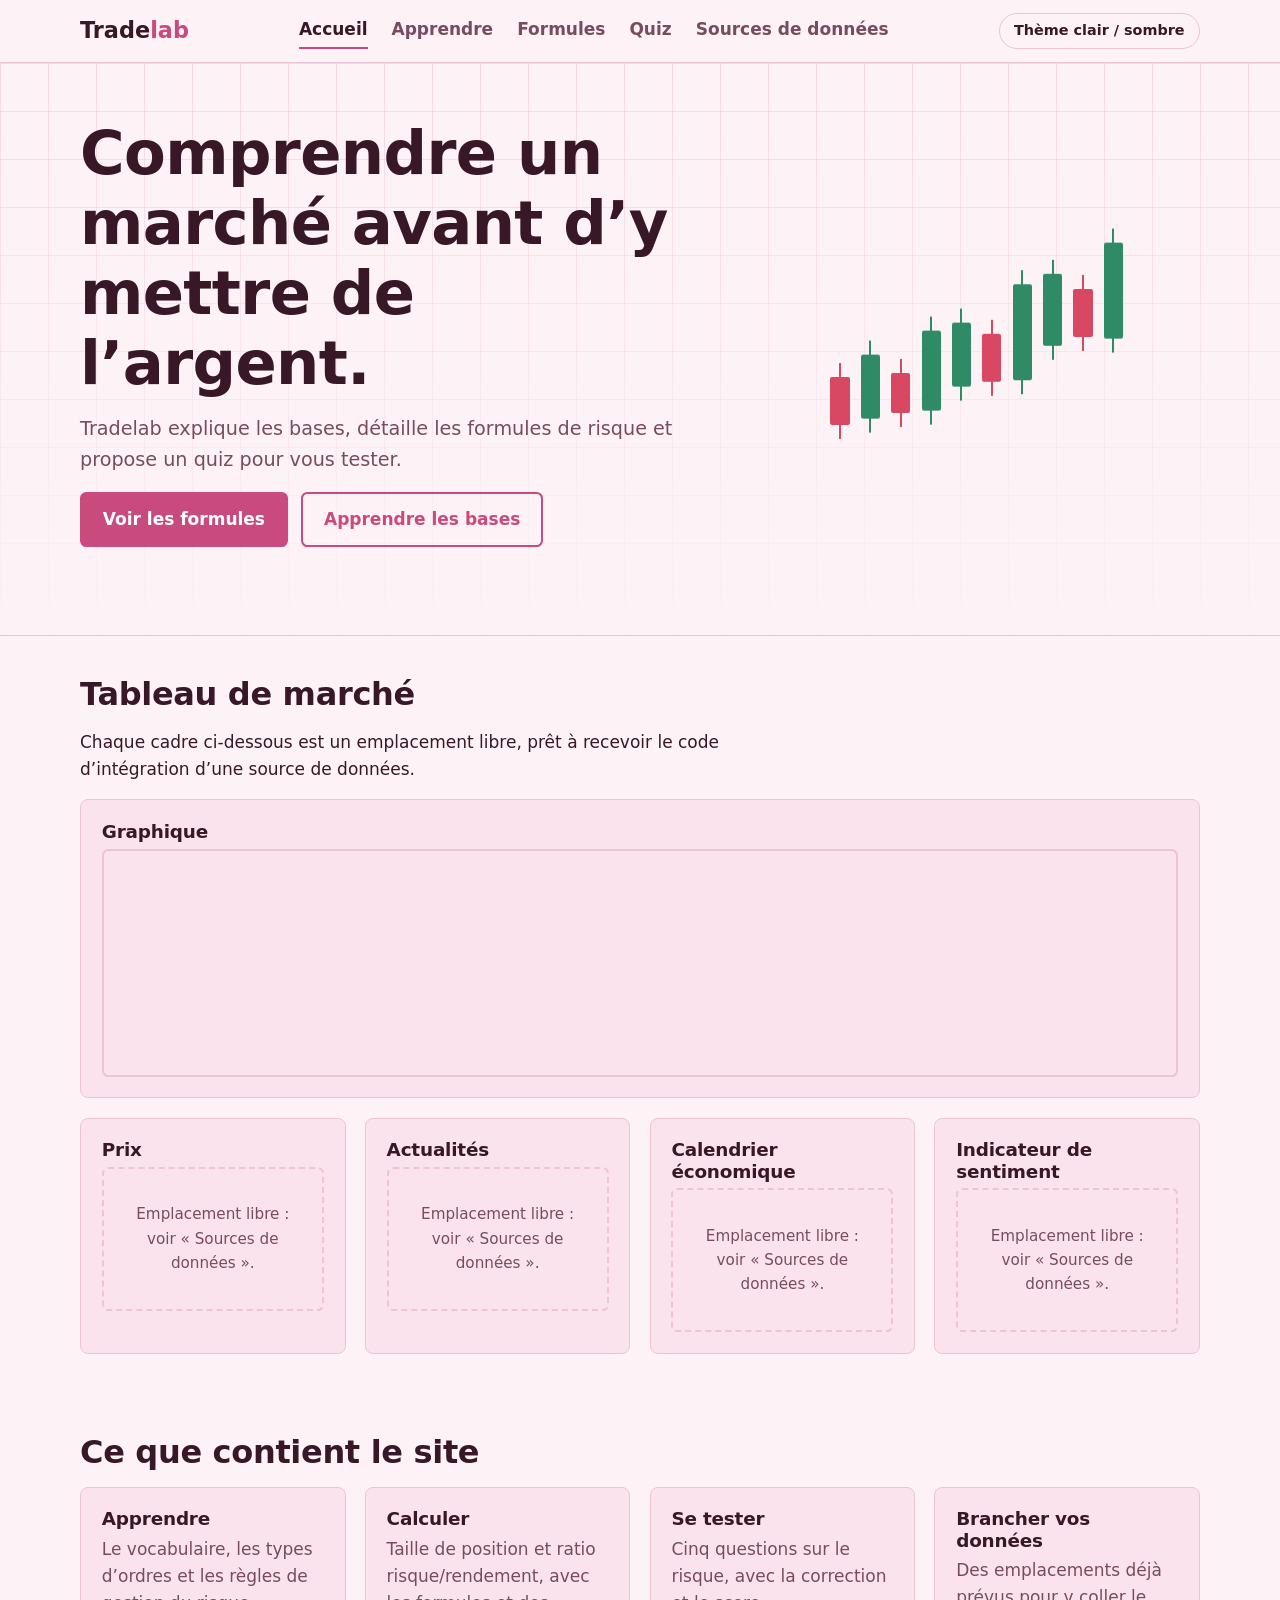
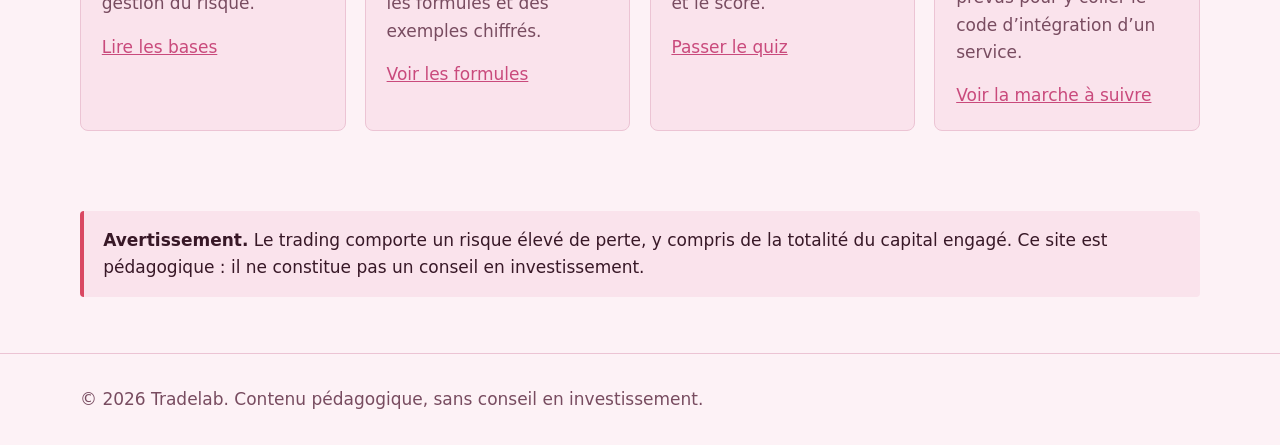
==== index.html @ f182cb04 "dgshq" ====
<!DOCTYPE html>
<html lang="fr">
<head>
  <meta charset="utf-8">
  <meta name="viewport" content="width=device-width, initial-scale=1">
  <title>Tradelab – comprendre les marchés avant de risquer son argent</title>
  <meta name="description" content="Bases du trading, calculateurs de risque et tableau de marché prêt à recevoir vos sources de données.">
  <link rel="stylesheet" href="style.css">
</head>
<body>
  <header class="site-header"><div class="wrap bar">
    <a class="logo" href="index.html">Trade<span>lab</span></a>
    <nav aria-label="Navigation principale">
      <a href="index.html" aria-current="page">Accueil</a>
      <a href="apprendre.html">Apprendre</a>
      <a href="formules.html">Formules</a>
      <a href="quiz.html">Quiz</a>
      <a href="service_externe.html">Sources de données</a>
    </nav>
    <input type="checkbox" id="theme" class="theme-input" aria-label="Inverser le thème clair ou sombre">
    <label for="theme" class="theme-btn">Thème clair / sombre</label>
  </div></header>

  <main>
    <section class="hero">
      <div class="wrap hero-grid">
        <div>
          <h1>Comprendre un marché avant d’y mettre de l’argent.</h1>
          <p class="lead">Tradelab explique les bases, détaille les formules de risque et propose un quiz pour vous tester.</p>
          <p><a class="btn" href="formules.html">Voir les formules</a> <a class="btn btn-ghost" href="apprendre.html">Apprendre les bases</a></p>
        </div>
        <div class="candles" aria-hidden="true">
          <i class="d" style="--n:0;--h:3rem;--y:3.5rem"></i><i class="u" style="--n:1;--h:4rem;--y:2.6rem"></i>
          <i class="d" style="--n:2;--h:2.5rem;--y:3rem"></i><i class="u" style="--n:3;--h:5rem;--y:1.6rem"></i>
          <i class="u" style="--n:4;--h:4rem;--y:.6rem"></i><i class="d" style="--n:5;--h:3rem;--y:.8rem"></i>
          <i class="u" style="--n:6;--h:6rem;--y:-.8rem"></i><i class="u" style="--n:7;--h:4.5rem;--y:-2.2rem"></i>
          <i class="d" style="--n:8;--h:3rem;--y:-2rem"></i><i class="u" style="--n:9;--h:6rem;--y:-3.4rem"></i>
        </div>
      </div>
    </section>

    <section>
      <div class="wrap">
        <h2>Tableau de marché</h2>
        <p>Chaque cadre ci-dessous est un emplacement libre, prêt à recevoir le code d’intégration d’une source de données.</p>
        <div class="panels">
          <article class="panel panel-wide">
  <h3>Graphique</h3>
  <div class="slot" data-slot="graphique">
    <iframe
      src="https://s.tradingview.com/widgetembed/?symbol=OANDA%3AXAUUSD&interval=15&theme=dark&style=1&locale=fr&hide_side_toolbar=0&allow_symbol_change=1"
      title="Graphique de marché"
      loading="lazy">
    </iframe>
  </div>
</article>
          <article class="panel"><h3>Prix</h3><div class="slot" data-slot="prix"><!-- Collez ici le code d’intégration de la source -->Emplacement libre : voir « Sources de données ».</div></article>
          <article class="panel"><h3>Actualités</h3><div class="slot" data-slot="news"><!-- Collez ici le code d’intégration de la source -->Emplacement libre : voir « Sources de données ».</div></article>
          <article class="panel"><h3>Calendrier économique</h3><div class="slot" data-slot="calendrier"><!-- Collez ici le code d’intégration de la source -->Emplacement libre : voir « Sources de données ».</div></article>
          <article class="panel"><h3>Indicateur de sentiment</h3><div class="slot" data-slot="sentiment"><!-- Collez ici le code d’intégration de la source -->Emplacement libre : voir « Sources de données ».</div></article>
        </div>
      </div>
    </section>

    <section>
      <div class="wrap">
        <h2>Ce que contient le site</h2>
        <div class="panels">
          <article class="panel"><h3>Apprendre</h3><p>Le vocabulaire, les types d’ordres et les règles de gestion du risque.</p><a href="apprendre.html">Lire les bases</a></article>
          <article class="panel"><h3>Calculer</h3><p>Taille de position et ratio risque/rendement, avec les formules et des exemples chiffrés.</p><a href="formules.html">Voir les formules</a></article>
          <article class="panel"><h3>Se tester</h3><p>Cinq questions sur le risque, avec la correction et le score.</p><a href="quiz.html">Passer le quiz</a></article>
          <article class="panel"><h3>Brancher vos données</h3><p>Des emplacements déjà prévus pour y coller le code d’intégration d’un service.</p><a href="service_externe.html">Voir la marche à suivre</a></article>
        </div>
      </div>
    </section>

    <section>
      <div class="wrap">
        <p class="warning"><strong>Avertissement.</strong> Le trading comporte un risque élevé de perte, y compris de la totalité du capital engagé. Ce site est pédagogique : il ne constitue pas un conseil en investissement.</p>
      </div>
    </section>
  </main>

  <footer class="site-footer"><div class="wrap"><p>© 2026 Tradelab. Contenu pédagogique, sans conseil en investissement.</p></div></footer>
</body>
</html>
---- style.css ----
:root {
  color-scheme: dark;
  --bg: #0b1a1d;
  --panel: #12282c;
  --line: #24474d;
  --text: #e5f1ef;
  --muted: #94b5b0;
  --accent: #2ee6c8;
  --on-accent: #062a26;
  --up: #5bd68a;
  --down: #ff7070;
}

*, *::before, *::after { box-sizing: border-box; }
html { scroll-behavior: smooth; }
body {
  margin: 0; background: var(--bg); color: var(--text);
  font: 1.0625rem/1.6 "Segoe UI", system-ui, -apple-system, sans-serif;
  font-variant-numeric: tabular-nums;
}
h1, h2, h3 { font-family: Bahnschrift, "Segoe UI", system-ui, sans-serif; line-height: 1.15; letter-spacing: -.01em; }
h1 { font-size: clamp(2.2rem, 6vw, 3.8rem); margin: 0 0 1rem; }
h2 { font-size: clamp(1.5rem, 3.5vw, 2rem); margin: 2.5rem 0 1rem; }
h3 { font-size: 1.15rem; margin: 0 0 .4rem; }
p { max-width: 64ch; margin: 0 0 1rem; }
a { color: var(--accent); }
code { padding: .1em .35em; background: var(--panel); border: 1px solid var(--line); border-radius: .25rem; font-size: .9em; }
section { padding: 2.5rem 0; }
section h2:first-child { margin-top: 0; }

.wrap { width: min(100% - 2rem, 70rem); margin-inline: auto; }
.page { padding-block: 3rem 4rem; }
.sr { position: absolute; left: -9999px; }
.lead { font-size: 1.2rem; color: var(--muted); }

/* En-tête */
.site-header { position: sticky; top: 0; z-index: 10; background: var(--bg); border-bottom: 1px solid var(--line); }
.bar { display: flex; flex-wrap: wrap; align-items: center; justify-content: space-between; gap: .5rem 2rem; padding-block: .8rem; }
.logo { font-family: Bahnschrift, "Segoe UI", system-ui, sans-serif; font-weight: 800; font-size: 1.4rem; color: var(--text); text-decoration: none; }
.logo span { color: var(--accent); }
nav { display: flex; flex-wrap: wrap; gap: .3rem 1.5rem; }
nav a { color: var(--muted); text-decoration: none; font-weight: 600; padding-block: .2rem; }
nav a:hover { color: var(--text); }
nav a[aria-current="page"] { color: var(--text); border-bottom: 2px solid var(--accent); }
a:focus-visible, button:focus-visible, input:focus-visible { outline: 3px solid var(--accent); outline-offset: 3px; }

/* Accueil */
.hero { padding: 3.5rem 0 4rem; border-bottom: 1px solid var(--line); }
.hero-grid { display: grid; gap: 3rem; align-items: center; }
@media (min-width: 48rem) { .hero-grid { grid-template-columns: 1.4fr 1fr; } }

.candles { display: flex; align-items: center; justify-content: center; gap: .7rem; height: 15rem; }
.candles i { position: relative; flex: none; width: 1.2rem; height: var(--h); transform: translateY(var(--y)); background: var(--c); border-radius: 2px; }
.candles i::before { content: ""; position: absolute; left: 50%; top: -.9rem; bottom: -.9rem; width: 2px; background: var(--c); transform: translateX(-50%); }
.candles .u { --c: var(--up); }
.candles .d { --c: var(--down); }

/* Boutons */
.btn {
  display: inline-block; padding: .75rem 1.3rem; margin: 0 .5rem .5rem 0;
  font: inherit; font-weight: 700; text-decoration: none; cursor: pointer;
  color: var(--on-accent); background: var(--accent);
  border: 2px solid var(--accent); border-radius: .4rem;
  transition: background-color .15s, color .15s;
}
.btn:hover { background: transparent; color: var(--accent); }
.btn-ghost { background: transparent; color: var(--accent); }
.btn-ghost:hover { background: var(--accent); color: var(--on-accent); }

/* Cadres */
.panels { display: grid; gap: 1.2rem; grid-template-columns: repeat(auto-fit, minmax(16rem, 1fr)); }
@media (min-width: 48rem) { .panel-wide { grid-column: 1 / -1; } }
.panel { padding: 1.3rem; background: var(--panel); border: 1px solid var(--line); border-radius: .5rem; }
.panel h2 { margin-top: 0; font-size: 1.3rem; }
.panel p { color: var(--muted); }
.slot {
  display: grid; place-items: center; min-height: 9rem; padding: 1rem; text-align: center;
  color: var(--muted); font-size: .95rem; border: 2px dashed var(--line); border-radius: .4rem;
}
.panel-wide .slot { min-height: 14rem; }

.warning { padding: 1rem 1.2rem; max-width: none; color: var(--text); background: var(--panel); border-left: 4px solid var(--down); border-radius: .25rem; }

/* Pages de contenu */
.rules, .steps { display: grid; gap: 1.2rem; padding: 0; margin: 0; list-style: none; grid-template-columns: repeat(auto-fit, minmax(15rem, 1fr)); }
.rules li, .steps li { padding-top: 1rem; border-top: 3px solid var(--accent); }
.rules p, .steps p { color: var(--muted); }
.steps { counter-reset: etape; }
.steps li { counter-increment: etape; }
.steps li::before { content: counter(etape); display: block; font: 800 2rem/1 Bahnschrift, "Segoe UI", sans-serif; color: var(--accent); margin-bottom: .4rem; }

.glossary { display: grid; grid-template-columns: minmax(9rem, 14rem) 1fr; gap: .8rem 1.5rem; margin: 0; max-width: 52rem; }
.glossary dt { font-weight: 700; }
.glossary dd { margin: 0; color: var(--muted); }
@media (max-width: 36rem) { .glossary { grid-template-columns: 1fr; gap: .1rem; } .glossary dd { margin-bottom: .8rem; } }

/* Formulaires et résultats */
form { display: grid; gap: .4rem; }
label { margin-top: .5rem; font-weight: 600; }
input { width: 100%; padding: .65rem; font: inherit; color: var(--text); background: var(--bg); border: 1px solid var(--line); border-radius: .4rem; }
form .btn { justify-self: start; margin-top: 1rem; }
.result { min-height: 3rem; margin: 1rem 0 0; color: var(--accent); font-weight: 600; }

/* Tableau */
.table-scroll { overflow-x: auto; margin-bottom: 2rem; }
table { width: 100%; min-width: 34rem; border-collapse: collapse; }
th, td { padding: .8rem .8rem .8rem 0; text-align: left; border-bottom: 1px solid var(--line); }
thead th { color: var(--muted); font-weight: 600; border-bottom-width: 2px; }
tbody th { font-weight: 400; }

/* Pied de page */
.site-footer { padding: 2rem 0; border-top: 1px solid var(--line); color: var(--muted); }
.site-footer p { margin: 0; }

/* ---------- Accueil : papier millimétré et bougies qui se posent ---------- */
.hero { position: relative; overflow: hidden; }
.hero::before {
  content: ""; position: absolute; inset: 0; pointer-events: none;
  background-image:
    linear-gradient(color-mix(in srgb, var(--line) 55%, transparent) 1px, transparent 1px),
    linear-gradient(90deg, color-mix(in srgb, var(--line) 55%, transparent) 1px, transparent 1px);
  background-size: 3rem 3rem;
  -webkit-mask-image: linear-gradient(to bottom, #000, transparent);
  mask-image: linear-gradient(to bottom, #000, transparent);
}
.hero-grid { position: relative; }
.candles i { animation: poser .7s cubic-bezier(.2, .8, .3, 1) both; animation-delay: calc(var(--n, 0) * 120ms); }
@keyframes poser {
  from { opacity: 0; transform: translateY(calc(var(--y) + 2rem)); }
  to   { opacity: 1; transform: translateY(var(--y)); }
}
@media (prefers-reduced-motion: reduce) { .candles i { animation: none; } }


/* ---------- Thème clair ou sombre, sans JavaScript ----------
   Le site suit le réglage du système. La case « theme » (dans l’en-tête) l’inverse. */
/* Système en mode clair : thème clair pastel (rose poudré / lavande) par défaut */
@media (prefers-color-scheme: light) { :root {
  color-scheme: light;
  --bg: #fdf2f6;
  --panel: #fae3ec;
  --line: #ecc4d4;
  --text: #381827;
  --muted: #784c60;
  --accent: #c94a7c;
  --on-accent: #ffffff;
  --up: #2e8b66;
  --down: #d94862;
} }
/* Case « theme » cochée : on inverse le réglage du système (nécessite :has(), absent des vieux navigateurs) */
@media (prefers-color-scheme: dark) { :root:has(#theme:checked) {
  color-scheme: light;
  --bg: #fdf2f6;
  --panel: #fae3ec;
  --line: #ecc4d4;
  --text: #381827;
  --muted: #784c60;
  --accent: #c94a7c;
  --on-accent: #ffffff;
  --up: #2e8b66;
  --down: #d94862;
} }
@media (prefers-color-scheme: light) { :root:has(#theme:checked) {
  color-scheme: dark;
  --bg: #0b1a1d;
  --panel: #12282c;
  --line: #24474d;
  --text: #e5f1ef;
  --muted: #94b5b0;
  --accent: #2ee6c8;
  --on-accent: #062a26;
  --up: #5bd68a;
  --down: #ff7070;
} }

.bar { position: relative; }
.theme-input { position: absolute; right: 0; width: 1px; height: 1px; opacity: 0; }
.theme-btn {
  margin: 0; padding: .35rem .9rem; font-size: .9rem; font-weight: 600; cursor: pointer;
  color: var(--text); border: 1px solid var(--line); border-radius: 2rem;
}
.theme-btn:hover, .theme-input:checked + .theme-btn { border-color: var(--accent); color: var(--accent); }
.theme-input:focus-visible + .theme-btn { outline: 3px solid var(--accent); outline-offset: 3px; }

/* ---------- Emplacements de sources ---------- */
.slot:has(iframe, img) { display: block; padding: 0; border-style: solid; }
.slot iframe { display: block; width: 100%; min-height: 14rem; border: 0; }

/* ---------- Formules ---------- */
.formule { max-width: none; padding: .9rem 1.2rem; margin: 1rem 0; font-weight: 700; background: var(--panel); border-left: 4px solid var(--accent); border-radius: .25rem; }

/* ---------- Quiz (tout en CSS : cases radio, :has() et compteur) ---------- */
.quiz { display: block; max-width: 46rem; counter-reset: score; }
.quiz fieldset { min-width: 0; margin: 0 0 1.5rem; padding: 1.2rem; background: var(--panel); border: 1px solid var(--line); border-radius: .5rem; }
.quiz legend { padding: 0 .4rem; font-weight: 700; }
.quiz input { position: absolute; width: 1px; height: 1px; opacity: 0; }
.quiz label { display: block; margin: .5rem 0 0; padding: .7rem 1rem; font-weight: 400; cursor: pointer; border: 2px solid var(--line); border-radius: .4rem; }
.quiz label:hover { border-color: var(--accent); }
.quiz input:focus-visible + label { outline: 3px solid var(--accent); outline-offset: 3px; }
.quiz input:checked + label { border-color: var(--down); }
.quiz input:checked + label:not(.bonne)::after { content: " (incorrect)"; color: var(--down); }
.quiz fieldset:has(input:checked) .bonne { border-color: var(--up); background: color-mix(in srgb, var(--up) 14%, transparent); }
.quiz fieldset:has(input:checked) .bonne::after { content: " (bonne réponse)"; color: var(--up); font-weight: 700; }
.explication { display: none; margin: 1rem 0 0; color: var(--muted); }
.quiz fieldset:has(input:checked) .explication { display: block; }
.quiz fieldset:has(input.ok:checked) { counter-increment: score; }
.score { margin: 0 0 1rem; font-size: 1.4rem; font-weight: 700; }
.score::after { content: counter(score) " / 5"; }
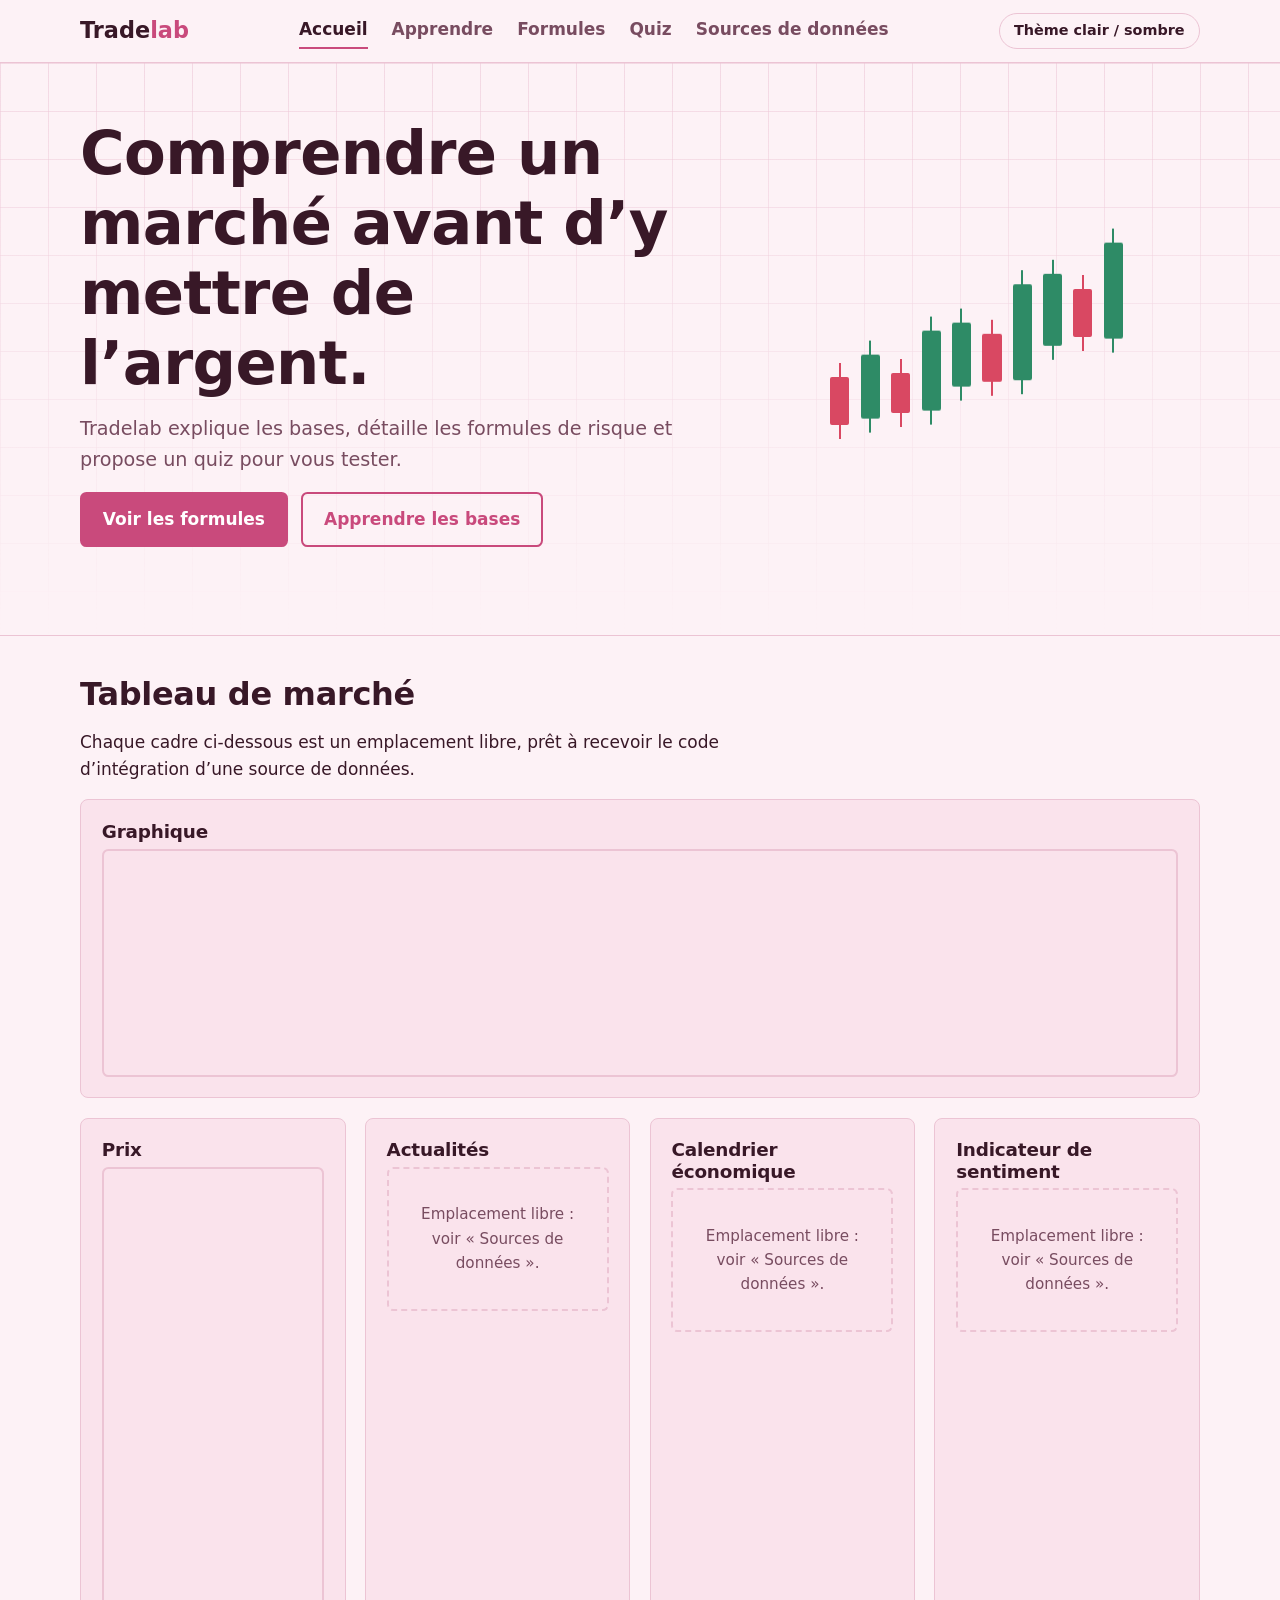
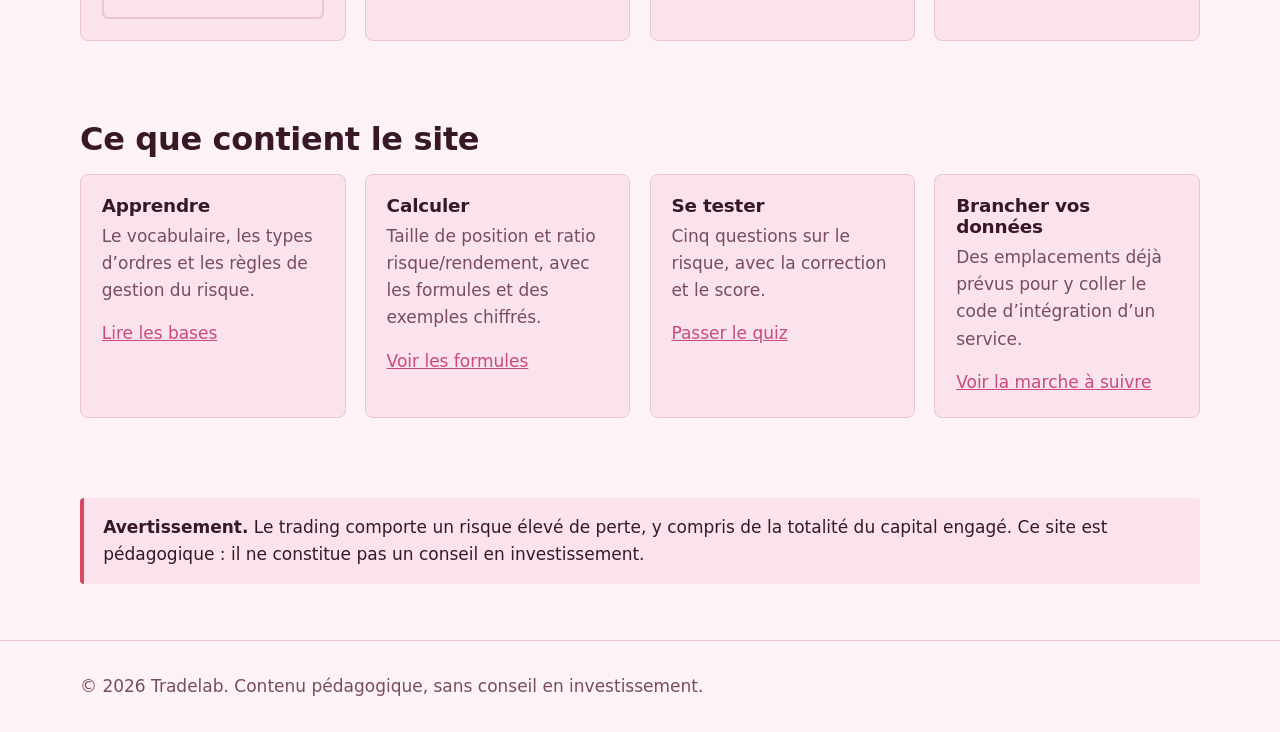
==== commit 9e2454a3: "hdjk" ====
--- a/index.html
+++ b/index.html
@@ -54,7 +54,16 @@
     </iframe>
   </div>
 </article>
-          <article class="panel"><h3>Prix</h3><div class="slot" data-slot="prix"><!-- Collez ici le code d’intégration de la source -->Emplacement libre : voir « Sources de données ».</div></article>
+          <article class="panel">
+  <h3>Prix</h3>
+  <div class="slot" data-slot="prix">
+    <iframe
+      src="https://s.tradingview.com/embed-widget/market-overview/?locale=fr#%7B%22colorTheme%22%3A%22dark%22%2C%22dateRange%22%3A%221D%22%2C%22showChart%22%3Atrue%2C%22width%22%3A%22100%25%22%2C%22height%22%3A%22420%22%2C%22isTransparent%22%3Atrue%2C%22showSymbolLogo%22%3Atrue%2C%22tabs%22%3A%5B%7B%22title%22%3A%22March%C3%A9s%22%2C%22symbols%22%3A%5B%7B%22s%22%3A%22OANDA%3AXAUUSD%22%2C%22d%22%3A%22Or%20(XAU%2FUSD)%22%7D%2C%7B%22s%22%3A%22BINANCE%3ABTCUSDT%22%2C%22d%22%3A%22Bitcoin%20(BTC)%22%7D%2C%7B%22s%22%3A%22BINANCE%3AETHUSDT%22%2C%22d%22%3A%22Ethereum%20(ETH)%22%7D%2C%7B%22s%22%3A%22FX%3AEURUSD%22%2C%22d%22%3A%22EUR%2FUSD%22%7D%2C%7B%22s%22%3A%22FOREXCOM%3ASPXUSD%22%2C%22d%22%3A%22S%26P%20500%22%7D%2C%7B%22s%22%3A%22FOREXCOM%3ANSXUSD%22%2C%22d%22%3A%22NASDAQ%20100%22%7D%2C%7B%22s%22%3A%22TVC%3AUSOIL%22%2C%22d%22%3A%22P%C3%A9trole%20WTI%22%7D%5D%7D%5D%7D"
+      title="Prix des marchés en direct"
+      loading="lazy">
+    </iframe>
+  </div>
+</article>
           <article class="panel"><h3>Actualités</h3><div class="slot" data-slot="news"><!-- Collez ici le code d’intégration de la source -->Emplacement libre : voir « Sources de données ».</div></article>
           <article class="panel"><h3>Calendrier économique</h3><div class="slot" data-slot="calendrier"><!-- Collez ici le code d’intégration de la source -->Emplacement libre : voir « Sources de données ».</div></article>
           <article class="panel"><h3>Indicateur de sentiment</h3><div class="slot" data-slot="sentiment"><!-- Collez ici le code d’intégration de la source -->Emplacement libre : voir « Sources de données ».</div></article>
--- a/style.css
+++ b/style.css
@@ -206,3 +206,13 @@
 .quiz fieldset:has(input.ok:checked) { counter-increment: score; }
 .score { margin: 0 0 1rem; font-size: 1.4rem; font-weight: 700; }
 .score::after { content: counter(score) " / 5"; }
+
+
+/* Hauteur de l'encadré Prix */
+.slot[data-slot="prix"] {
+  min-height: 28rem;
+}
+
+.slot[data-slot="prix"] iframe {
+  min-height: 28rem;
+}
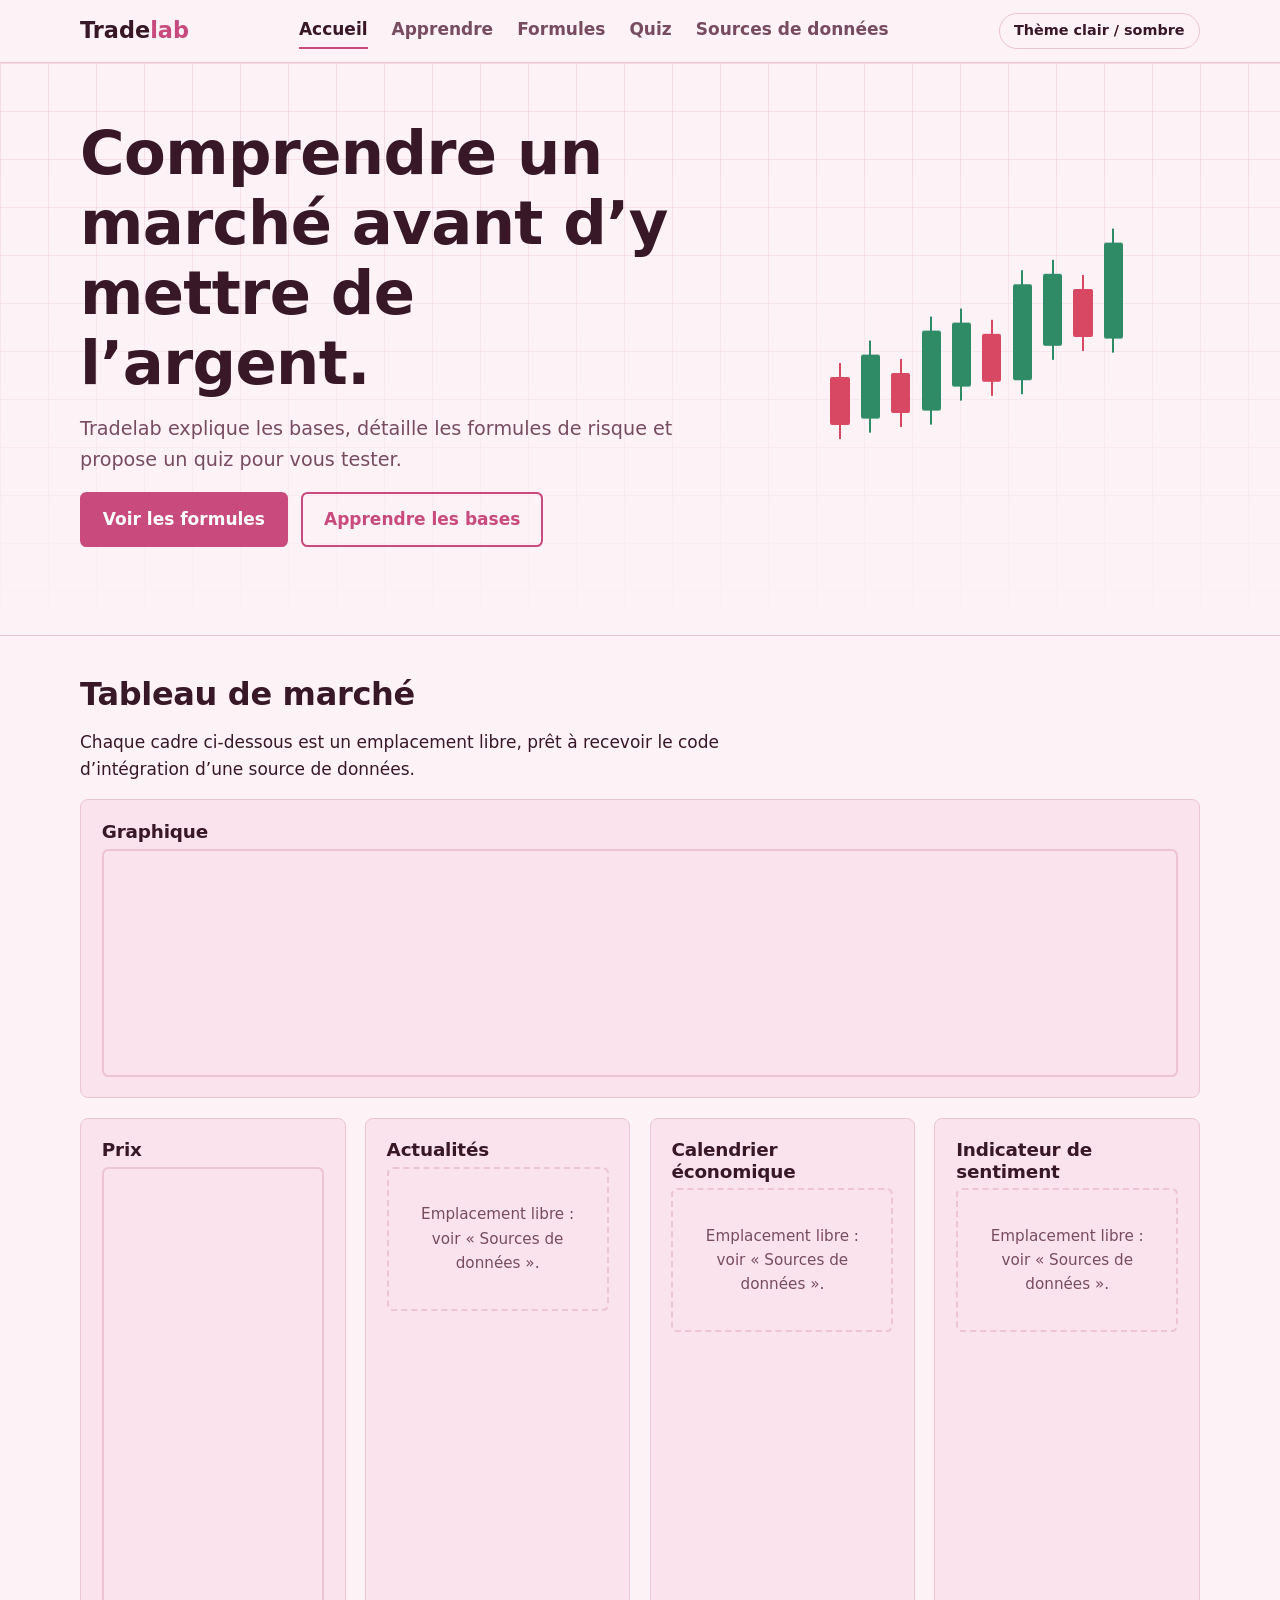
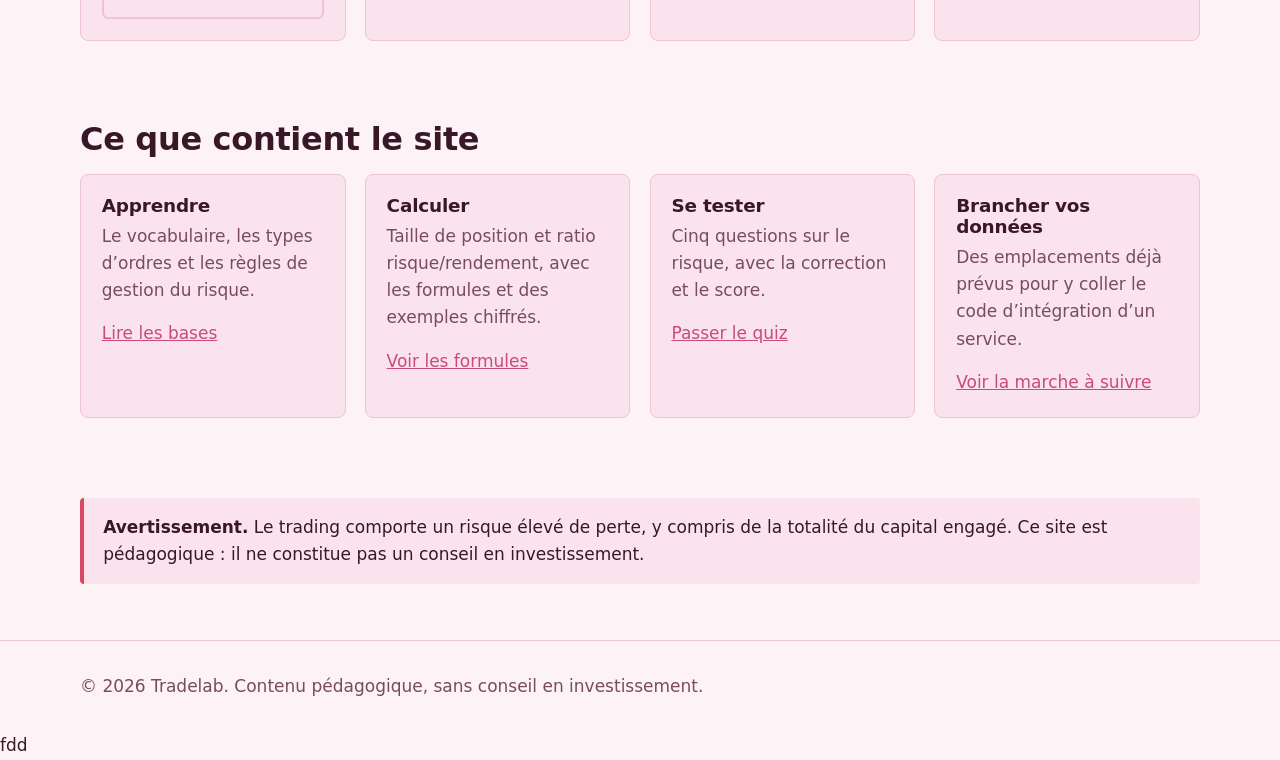
==== commit 5e2633cd: "dsghq" ====
--- a/index.html
+++ b/index.html
@@ -93,3 +93,4 @@
   <footer class="site-footer"><div class="wrap"><p>© 2026 Tradelab. Contenu pédagogique, sans conseil en investissement.</p></div></footer>
 </body>
 </html>
+fdd
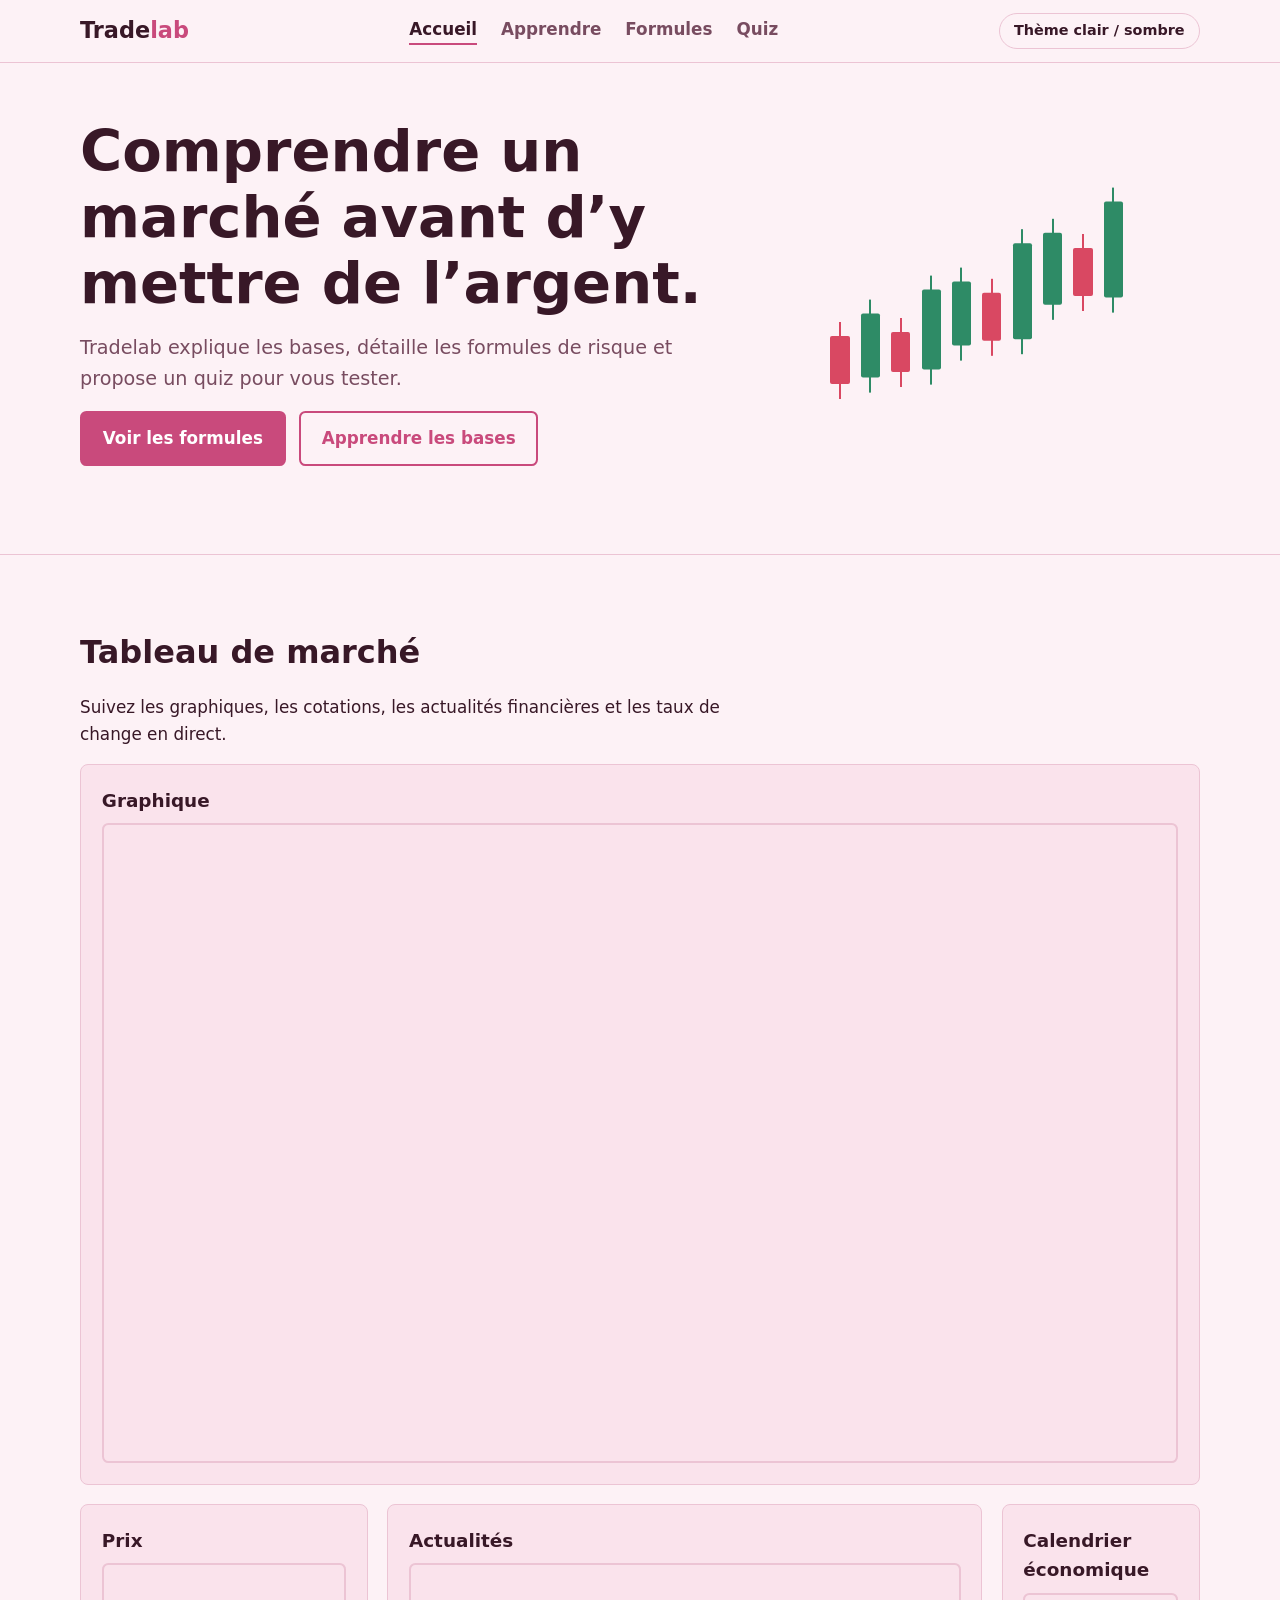
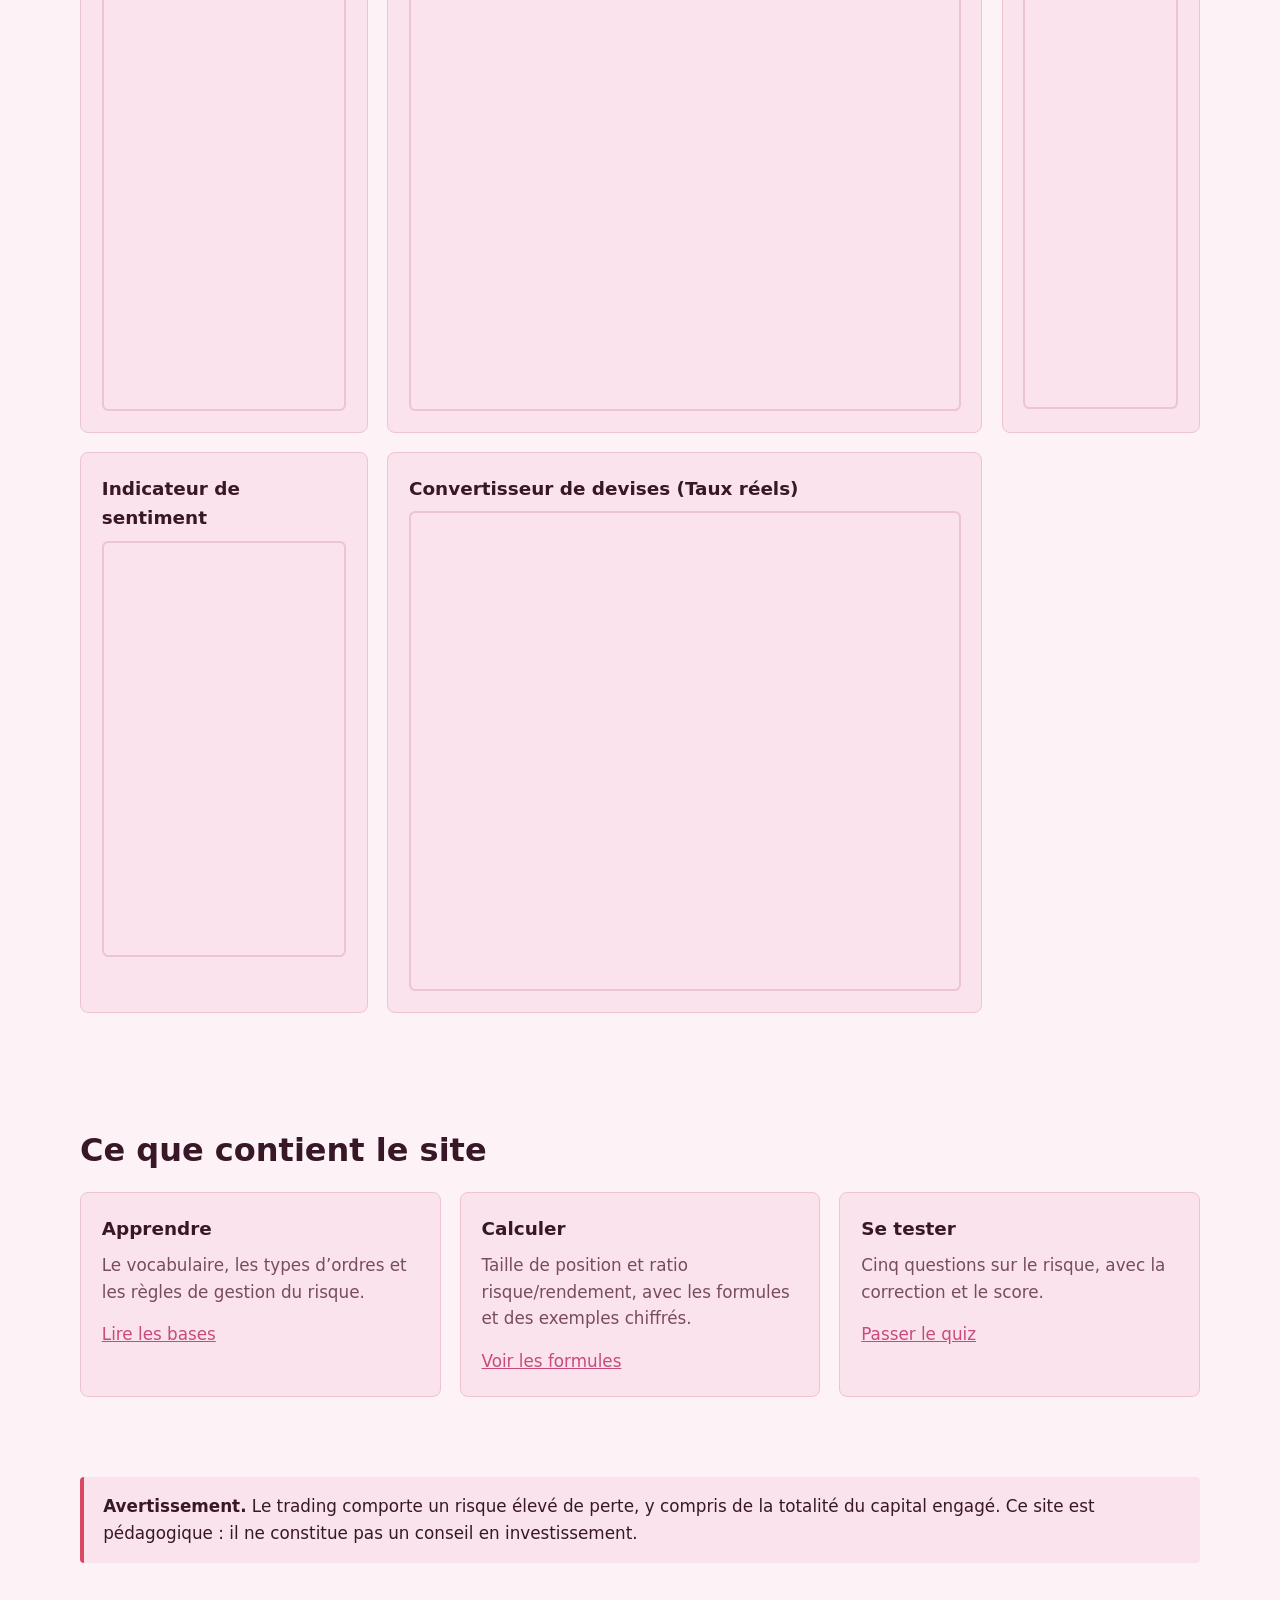
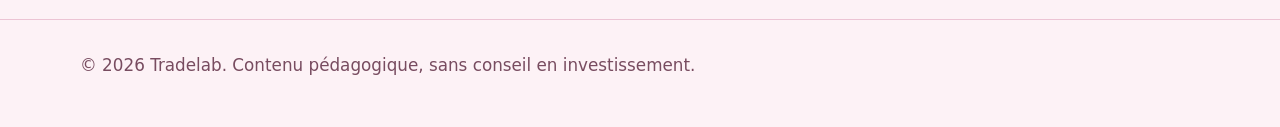
==== commit 8cf0bf2c: "sddd" ====
--- a/index.html
+++ b/index.html
@@ -4,7 +4,7 @@
   <meta charset="utf-8">
   <meta name="viewport" content="width=device-width, initial-scale=1">
   <title>Tradelab – comprendre les marchés avant de risquer son argent</title>
-  <meta name="description" content="Bases du trading, calculateurs de risque et tableau de marché prêt à recevoir vos sources de données.">
+  <meta name="description" content="Bases du trading, calculateurs de risque et tableau de marché en direct.">
   <link rel="stylesheet" href="style.css">
 </head>
 <body>
@@ -15,7 +15,6 @@
       <a href="apprendre.html">Apprendre</a>
       <a href="formules.html">Formules</a>
       <a href="quiz.html">Quiz</a>
-      <a href="service_externe.html">Sources de données</a>
     </nav>
     <input type="checkbox" id="theme" class="theme-input" aria-label="Inverser le thème clair ou sombre">
     <label for="theme" class="theme-btn">Thème clair / sombre</label>
@@ -42,33 +41,70 @@
     <section>
       <div class="wrap">
         <h2>Tableau de marché</h2>
-        <p>Chaque cadre ci-dessous est un emplacement libre, prêt à recevoir le code d’intégration d’une source de données.</p>
+        <p>Suivez les graphiques, les cotations, les actualités financières et les taux de change en direct.</p>
         <div class="panels">
           <article class="panel panel-wide">
-  <h3>Graphique</h3>
-  <div class="slot" data-slot="graphique">
-    <iframe
-      src="https://s.tradingview.com/widgetembed/?symbol=OANDA%3AXAUUSD&interval=15&theme=dark&style=1&locale=fr&hide_side_toolbar=0&allow_symbol_change=1"
-      title="Graphique de marché"
-      loading="lazy">
-    </iframe>
-  </div>
-</article>
+            <h3>Graphique</h3>
+            <div class="slot" data-slot="graphique">
+              <iframe
+                src="https://s.tradingview.com/widgetembed/?symbol=OANDA%3AXAUUSD&interval=15&theme=dark&style=1&locale=fr&hide_side_toolbar=0&allow_symbol_change=1"
+                title="Graphique de marché"
+                loading="lazy">
+              </iframe>
+            </div>
+          </article>
           <article class="panel">
-  <h3>Prix</h3>
-  <div class="slot" data-slot="prix">
-    <iframe
-      src="https://s.tradingview.com/embed-widget/market-overview/?locale=fr#%7B%22colorTheme%22%3A%22dark%22%2C%22dateRange%22%3A%221D%22%2C%22showChart%22%3Atrue%2C%22width%22%3A%22100%25%22%2C%22height%22%3A%22420%22%2C%22isTransparent%22%3Atrue%2C%22showSymbolLogo%22%3Atrue%2C%22tabs%22%3A%5B%7B%22title%22%3A%22March%C3%A9s%22%2C%22symbols%22%3A%5B%7B%22s%22%3A%22OANDA%3AXAUUSD%22%2C%22d%22%3A%22Or%20(XAU%2FUSD)%22%7D%2C%7B%22s%22%3A%22BINANCE%3ABTCUSDT%22%2C%22d%22%3A%22Bitcoin%20(BTC)%22%7D%2C%7B%22s%22%3A%22BINANCE%3AETHUSDT%22%2C%22d%22%3A%22Ethereum%20(ETH)%22%7D%2C%7B%22s%22%3A%22FX%3AEURUSD%22%2C%22d%22%3A%22EUR%2FUSD%22%7D%2C%7B%22s%22%3A%22FOREXCOM%3ASPXUSD%22%2C%22d%22%3A%22S%26P%20500%22%7D%2C%7B%22s%22%3A%22FOREXCOM%3ANSXUSD%22%2C%22d%22%3A%22NASDAQ%20100%22%7D%2C%7B%22s%22%3A%22TVC%3AUSOIL%22%2C%22d%22%3A%22P%C3%A9trole%20WTI%22%7D%5D%7D%5D%7D"
-      title="Prix des marchés en direct"
-      loading="lazy">
-    </iframe>
-  </div>
-</article>
-          <article class="panel"><h3>Actualités</h3><div class="slot" data-slot="news"><!-- Collez ici le code d’intégration de la source -->Emplacement libre : voir « Sources de données ».</div></article>
-          <article class="panel"><h3>Calendrier économique</h3><div class="slot" data-slot="calendrier"><!-- Collez ici le code d’intégration de la source -->Emplacement libre : voir « Sources de données ».</div></article>
-          <article class="panel"><h3>Indicateur de sentiment</h3><div class="slot" data-slot="sentiment"><!-- Collez ici le code d’intégration de la source -->Emplacement libre : voir « Sources de données ».</div></article>
+            <h3>Prix</h3>
+            <div class="slot" data-slot="prix">
+              <iframe
+                src="https://s.tradingview.com/embed-widget/market-overview/?locale=fr#%7B%22colorTheme%22%3A%22dark%22%2C%22dateRange%22%3A%221D%22%2C%22showChart%22%3Atrue%2C%22width%22%3A%22100%25%22%2C%22height%22%3A%22420%22%2C%22isTransparent%22%3Atrue%2C%22showSymbolLogo%22%3Atrue%2C%22tabs%22%3A%5B%7B%22title%22%3A%22March%C3%A9s%22%2C%22symbols%22%3A%5B%7B%22s%22%3A%22OANDA%3AXAUUSD%22%2C%22d%22%3A%22Or%20(XAU%2FUSD)%22%7D%2C%7B%22s%22%3A%22BINANCE%3ABTCUSDT%22%2C%22d%22%3A%22Bitcoin%20(BTC)%22%7D%2C%7B%22s%22%3A%22BINANCE%3AETHUSDT%22%2C%22d%22%3A%22Ethereum%20(ETH)%22%7D%2C%7B%22s%22%3A%22FX%3AEURUSD%22%2C%22d%22%3A%22EUR%2FUSD%22%7D%2C%7B%22s%22%3A%22FOREXCOM%3ASPXUSD%22%2C%22d%22%3A%22S%26P%20500%22%7D%2C%7B%22s%22%3A%22FOREXCOM%3ANSXUSD%22%2C%22d%22%3A%22NASDAQ%20100%22%7D%2C%7B%22s%22%3A%22TVC%3AUSOIL%22%2C%22d%22%3A%22P%C3%A9trole%20WTI%22%7D%5D%7D%5D%7D"
+                title="Prix des marchés en direct"
+                loading="lazy">
+              </iframe>
+            </div>
+          </article>
+          <article class="panel">
+            <h3>Actualités</h3>
+            <div class="slot" data-slot="news">
+              <iframe
+                src="https://s.tradingview.com/embed-widget/timeline/?locale=fr#%7B%22feedMode%22%3A%22all_symbols%22%2C%22isTransparent%22%3Atrue%2C%22displayMode%22%3A%22regular%22%2C%22width%22%3A%22100%25%22%2C%22height%22%3A%22420%22%2C%22colorTheme%22%3A%22dark%22%7D"
+                title="Actualités financières en direct"
+                loading="lazy">
+              </iframe>
+            </div>
+          </article>
+          <article class="panel">
+            <h3>Calendrier économique</h3>
+            <div class="slot" data-slot="calendrier">
+              <iframe
+                src="https://s.tradingview.com/embed-widget/events/?locale=fr#%7B%22colorTheme%22%3A%22dark%22%2C%22isTransparent%22%3Atrue%2C%22width%22%3A%22100%25%22%2C%22height%22%3A%22420%22%2C%22importanceFilter%22%3A%220%2C1%22%7D"
+                title="Calendrier économique"
+                loading="lazy">
+              </iframe>
+            </div>
+          </article>
+          <article class="panel">
+            <h3>Indicateur de sentiment</h3>
+            <div class="slot" data-slot="sentiment">
+              <iframe
+                src="https://s.tradingview.com/embed-widget/technical-analysis/?locale=fr#%7B%22interval%22%3A%2215m%22%2C%22width%22%3A%22100%25%22%2C%22isTransparent%22%3Atrue%2C%22height%22%3A%22420%22%2C%22symbol%22%3A%22OANDA%3AXAUUSD%22%2C%22showIntervalTabs%22%3Atrue%2C%22colorTheme%22%3A%22dark%22%7D"
+                title="Analyse technique et sentiment"
+                loading="lazy">
+              </iframe>
+            </div>
+          </article>
+          <article class="panel">
+            <h3>Convertisseur de devises (Taux réels)</h3>
+            <div class="slot" data-slot="convertisseur">
+              <iframe
+                src="https://fx-rate.net/widget/calculator/?currency_pair=EURUSD&amount=1000&theme=light"
+                title="Convertisseur de devises en direct"
+                loading="lazy">
+              </iframe>
+            </div>
+          </article>
         </div>
-      </div>
+      </div>  
     </section>
 
     <section>
@@ -78,7 +114,6 @@
           <article class="panel"><h3>Apprendre</h3><p>Le vocabulaire, les types d’ordres et les règles de gestion du risque.</p><a href="apprendre.html">Lire les bases</a></article>
           <article class="panel"><h3>Calculer</h3><p>Taille de position et ratio risque/rendement, avec les formules et des exemples chiffrés.</p><a href="formules.html">Voir les formules</a></article>
           <article class="panel"><h3>Se tester</h3><p>Cinq questions sur le risque, avec la correction et le score.</p><a href="quiz.html">Passer le quiz</a></article>
-          <article class="panel"><h3>Brancher vos données</h3><p>Des emplacements déjà prévus pour y coller le code d’intégration d’un service.</p><a href="service_externe.html">Voir la marche à suivre</a></article>
         </div>
       </div>
     </section>
@@ -93,4 +128,3 @@
   <footer class="site-footer"><div class="wrap"><p>© 2026 Tradelab. Contenu pédagogique, sans conseil en investissement.</p></div></footer>
 </body>
 </html>
-fdd
--- a/style.css
+++ b/style.css
@@ -1,4 +1,21 @@
+/* =========================================================
+   1. COULEURS (Thème clair pastel par défaut, sombre au clic)
+   ========================================================= */
 :root {
+  color-scheme: light;
+  --bg: #fdf2f6; /* couleur du fond */
+  --panel: #fae3ec; /* couleur des blocs */
+  --line: #ecc4d4; 
+  --text: #381827;  /* couleur du texte */
+  --muted: #784c60; /* couleur du texte qui detaille */
+  --accent: #c94a7c; /* couleur des  liens*/
+  --on-accent: #ffffff;
+  --up: #2e8b66;
+  --down: #d94862;  /* couleur du borderau en bas */
+}
+
+/* Mode sombre quand on clique sur le bouton */
+:root:has(#theme:checked) {
   color-scheme: dark;
   --bg: #0b1a1d;
   --panel: #12282c;
@@ -11,208 +28,218 @@
   --down: #ff7070;
 }
 
-*, *::before, *::after { box-sizing: border-box; }
+/* =========================================================
+   2. BASE DE LA PAGE & TEXTES
+   ========================================================= */
+* { box-sizing: border-box; }
 html { scroll-behavior: smooth; }
+
 body {
-  margin: 0; background: var(--bg); color: var(--text);
-  font: 1.0625rem/1.6 "Segoe UI", system-ui, -apple-system, sans-serif;
-  font-variant-numeric: tabular-nums;
-}
-h1, h2, h3 { font-family: Bahnschrift, "Segoe UI", system-ui, sans-serif; line-height: 1.15; letter-spacing: -.01em; }
-h1 { font-size: clamp(2.2rem, 6vw, 3.8rem); margin: 0 0 1rem; }
-h2 { font-size: clamp(1.5rem, 3.5vw, 2rem); margin: 2.5rem 0 1rem; }
-h3 { font-size: 1.15rem; margin: 0 0 .4rem; }
+  margin: 0;
+  background: var(--bg);
+  color: var(--text);
+  font: 1.05rem/1.6 "Segoe UI", system-ui, sans-serif;
+}
+
+.wrap { width: min(100% - 2rem, 70rem); margin-inline: auto; } 
+.page { padding: 3rem 0 4rem; }
+.sr { position: absolute; left: -9999px; }
+section { padding: 2.5rem 0; }
+
+h1 { font-size: clamp(2.2rem, 5vw, 3.6rem); margin: 0 0 1rem; line-height: 1.15; }
+h2 { font-size: clamp(1.5rem, 3vw, 2rem); margin: 2rem 0 1rem; }
+h3 { font-size: 1.15rem; margin: 0 0 .5rem; }
 p { max-width: 64ch; margin: 0 0 1rem; }
+.lead { font-size: 1.2rem; color: var(--muted); }
 a { color: var(--accent); }
-code { padding: .1em .35em; background: var(--panel); border: 1px solid var(--line); border-radius: .25rem; font-size: .9em; }
-section { padding: 2.5rem 0; }
-section h2:first-child { margin-top: 0; }
-
-.wrap { width: min(100% - 2rem, 70rem); margin-inline: auto; }
-.page { padding-block: 3rem 4rem; }
-.sr { position: absolute; left: -9999px; }
-.lead { font-size: 1.2rem; color: var(--muted); }
-
-/* En-tête */
-.site-header { position: sticky; top: 0; z-index: 10; background: var(--bg); border-bottom: 1px solid var(--line); }
-.bar { display: flex; flex-wrap: wrap; align-items: center; justify-content: space-between; gap: .5rem 2rem; padding-block: .8rem; }
-.logo { font-family: Bahnschrift, "Segoe UI", system-ui, sans-serif; font-weight: 800; font-size: 1.4rem; color: var(--text); text-decoration: none; }
+code { padding: .1em .35em; background: var(--panel); border: 1px solid var(--line); border-radius: .25rem; }
+
+/* =========================================================
+   3. MENU DU HAUT & BOUTON THÈME
+   ========================================================= */
+.site-header {
+  position: sticky; 
+  top: 0;
+  z-index: 10;
+  background: var(--bg);
+  border-bottom: 1px solid var(--line);
+}
+
+.bar {
+  display: flex;
+  flex-wrap: wrap;
+  align-items: center;
+  justify-content: space-between;
+  gap: .5rem 2rem;
+  padding: .8rem 0;
+}
+
+.logo { font-weight: 800; font-size: 1.4rem; color: var(--text); text-decoration: none; }
 .logo span { color: var(--accent); }
-nav { display: flex; flex-wrap: wrap; gap: .3rem 1.5rem; }
-nav a { color: var(--muted); text-decoration: none; font-weight: 600; padding-block: .2rem; }
-nav a:hover { color: var(--text); }
-nav a[aria-current="page"] { color: var(--text); border-bottom: 2px solid var(--accent); }
-a:focus-visible, button:focus-visible, input:focus-visible { outline: 3px solid var(--accent); outline-offset: 3px; }
-
-/* Accueil */
+
+nav { display: flex; flex-wrap: wrap; gap: .5rem 1.5rem; }
+nav a { color: var(--muted); text-decoration: none; font-weight: 600; }
+nav a:hover, nav a[aria-current="page"] { color: var(--text); border-bottom: 2px solid var(--accent); }
+
+.theme-input { position: absolute; opacity: 0; pointer-events: none; }
+.theme-btn {
+  padding: .35rem .9rem;
+  font-size: .9rem;
+  font-weight: 600;
+  cursor: pointer;
+  border: 1px solid var(--line);
+  border-radius: 2rem;
+}
+.theme-btn:hover, .theme-input:checked + .theme-btn { border-color: var(--accent); color: var(--accent); }
+
+/* =========================================================
+   4. ACCUEIL & BOUTONS
+   ========================================================= */
 .hero { padding: 3.5rem 0 4rem; border-bottom: 1px solid var(--line); }
 .hero-grid { display: grid; gap: 3rem; align-items: center; }
 @media (min-width: 48rem) { .hero-grid { grid-template-columns: 1.4fr 1fr; } }
 
 .candles { display: flex; align-items: center; justify-content: center; gap: .7rem; height: 15rem; }
-.candles i { position: relative; flex: none; width: 1.2rem; height: var(--h); transform: translateY(var(--y)); background: var(--c); border-radius: 2px; }
+.candles i { position: relative; width: 1.2rem; height: var(--h); transform: translateY(var(--y)); background: var(--c); border-radius: 2px; }
 .candles i::before { content: ""; position: absolute; left: 50%; top: -.9rem; bottom: -.9rem; width: 2px; background: var(--c); transform: translateX(-50%); }
 .candles .u { --c: var(--up); }
 .candles .d { --c: var(--down); }
 
-/* Boutons */
 .btn {
-  display: inline-block; padding: .75rem 1.3rem; margin: 0 .5rem .5rem 0;
-  font: inherit; font-weight: 700; text-decoration: none; cursor: pointer;
-  color: var(--on-accent); background: var(--accent);
-  border: 2px solid var(--accent); border-radius: .4rem;
-  transition: background-color .15s, color .15s;
+  display: inline-block;
+  padding: .75rem 1.3rem;
+  margin: 0 .5rem .5rem 0;
+  font-weight: 700;
+  text-decoration: none;
+  color: var(--on-accent);
+  background: var(--accent);
+  border: 2px solid var(--accent);
+  border-radius: .4rem;
 }
 .btn:hover { background: transparent; color: var(--accent); }
 .btn-ghost { background: transparent; color: var(--accent); }
 .btn-ghost:hover { background: var(--accent); color: var(--on-accent); }
 
-/* Cadres */
-.panels { display: grid; gap: 1.2rem; grid-template-columns: repeat(auto-fit, minmax(16rem, 1fr)); }
-@media (min-width: 48rem) { .panel-wide { grid-column: 1 / -1; } }
-.panel { padding: 1.3rem; background: var(--panel); border: 1px solid var(--line); border-radius: .5rem; }
-.panel h2 { margin-top: 0; font-size: 1.3rem; }
+/* =========================================================
+   5. GRILLE GÉNÉRALE DES CARTES couleurs etc
+   ========================================================= */
+.panels {
+  display: grid;
+  gap: 1.2rem;
+  grid-template-columns: repeat(auto-fit, minmax(18rem, 1fr));
+}
+
+.panel {
+  padding: 1.3rem;
+  background: var(--panel);
+  border: 1px solid var(--line);
+  border-radius: .5rem;
+}
 .panel p { color: var(--muted); }
+
 .slot {
-  display: grid; place-items: center; min-height: 9rem; padding: 1rem; text-align: center;
-  color: var(--muted); font-size: .95rem; border: 2px dashed var(--line); border-radius: .4rem;
-}
-.panel-wide .slot { min-height: 14rem; }
-
-.warning { padding: 1rem 1.2rem; max-width: none; color: var(--text); background: var(--panel); border-left: 4px solid var(--down); border-radius: .25rem; }
-
-/* Pages de contenu */
-.rules, .steps { display: grid; gap: 1.2rem; padding: 0; margin: 0; list-style: none; grid-template-columns: repeat(auto-fit, minmax(15rem, 1fr)); }
+  display: grid;
+  place-items: center;
+  min-height: 14rem;
+  border: 2px dashed var(--line);
+  border-radius: .4rem;
+  overflow: hidden;
+}
+.slot:has(iframe) { display: block; border-style: solid; }
+.slot iframe { display: block; width: 100%; height: 100%; border: 0; }
+/* ======================================
+   6. RÉGLAGES INDIVIDUELS DE CHAQUE API 
+   ====================================== */
+
+/* --- 1. GRAPHIQUE --- */
+.panel:has([data-slot="graphique"]) {
+  grid-column: span 4   ; /* Prend 4 colonnes */
+}
+.slot[data-slot="graphique"] {
+  height: 40rem; /* Hauteur du graphique */
+}
+
+/* --- 2. PRIX --- */
+.panel:has([data-slot="prix"]) {
+  grid-column: span 1; /* Prend 1 colonne */
+}
+.slot[data-slot="prix"] {
+  height: 28rem; /* Hauteur des prix */
+}
+
+/* --- 3. ACTUALITÉS --- */
+.panel:has([data-slot="news"]) {
+  grid-column: span 2 ; /* Prend 2 colonnes de large */
+}
+.slot[data-slot="news"] {
+  height: 28rem; /* Hauteur des actualités */
+}
+
+/* --- 4. CALENDRIER ÉCONOMIQUE --- */
+.panel:has([data-slot="calendrier"]) {
+  grid-column: span 1; /* Prend 1 colonne */
+}
+.slot[data-slot="calendrier"] {
+  height: 26rem; /* Hauteur du calendrier */
+}
+
+/* --- 5. SENTIMENT --- */
+.panel:has([data-slot="sentiment"]) {
+  grid-column: span 1; /* Prend 1 colonne */
+}
+.slot[data-slot="sentiment"] {
+  height: 26rem; /* Hauteur du sentiment */
+}
+
+/* --- 6. CONVERTISSEUR / TAUX DE CHANGE --- */
+.panel:has([data-slot="convertisseur"]) {
+  grid-column: span 2; /* Largeur sur 2 colonnes pour bien lire le tableau */
+}
+.slot[data-slot="convertisseur"] {
+  height: 30rem;
+}
+
+/* Sur petit écran (téléphone), tout repasse sur 1 seule colonne */
+@media (max-width: 48rem) {
+  .panel:has(.slot) { grid-column: 1 / -1 !important; }
+}
+
+/* =========================================================
+   7. PAGES APPRENDRE, FORMULES & QUIZ
+   ========================================================= */
+.warning { padding: 1rem 1.2rem; max-width: none; background: var(--panel); border-left: 4px solid var(--down); border-radius: .25rem; }
+.formule { max-width: none; padding: .9rem 1.2rem; font-weight: 700; background: var(--panel); border-left: 4px solid var(--accent); border-radius: .25rem; }
+
+.rules, .steps { display: grid; gap: 1.2rem; padding: 0; list-style: none; grid-template-columns: repeat(auto-fit, minmax(15rem, 1fr)); }
 .rules li, .steps li { padding-top: 1rem; border-top: 3px solid var(--accent); }
-.rules p, .steps p { color: var(--muted); }
 .steps { counter-reset: etape; }
 .steps li { counter-increment: etape; }
-.steps li::before { content: counter(etape); display: block; font: 800 2rem/1 Bahnschrift, "Segoe UI", sans-serif; color: var(--accent); margin-bottom: .4rem; }
-
-.glossary { display: grid; grid-template-columns: minmax(9rem, 14rem) 1fr; gap: .8rem 1.5rem; margin: 0; max-width: 52rem; }
+.steps li::before { content: counter(etape); display: block; font-weight: 800; font-size: 2rem; color: var(--accent); }
+
+.glossary { display: grid; grid-template-columns: minmax(9rem, 14rem) 1fr; gap: .8rem 1.5rem; max-width: 52rem; }
 .glossary dt { font-weight: 700; }
 .glossary dd { margin: 0; color: var(--muted); }
-@media (max-width: 36rem) { .glossary { grid-template-columns: 1fr; gap: .1rem; } .glossary dd { margin-bottom: .8rem; } }
-
-/* Formulaires et résultats */
-form { display: grid; gap: .4rem; }
-label { margin-top: .5rem; font-weight: 600; }
-input { width: 100%; padding: .65rem; font: inherit; color: var(--text); background: var(--bg); border: 1px solid var(--line); border-radius: .4rem; }
-form .btn { justify-self: start; margin-top: 1rem; }
-.result { min-height: 3rem; margin: 1rem 0 0; color: var(--accent); font-weight: 600; }
-
-/* Tableau */
+
 .table-scroll { overflow-x: auto; margin-bottom: 2rem; }
-table { width: 100%; min-width: 34rem; border-collapse: collapse; }
+table { width: 100%; border-collapse: collapse; }
 th, td { padding: .8rem .8rem .8rem 0; text-align: left; border-bottom: 1px solid var(--line); }
-thead th { color: var(--muted); font-weight: 600; border-bottom-width: 2px; }
-tbody th { font-weight: 400; }
-
-/* Pied de page */
-.site-footer { padding: 2rem 0; border-top: 1px solid var(--line); color: var(--muted); }
-.site-footer p { margin: 0; }
-
-/* ---------- Accueil : papier millimétré et bougies qui se posent ---------- */
-.hero { position: relative; overflow: hidden; }
-.hero::before {
-  content: ""; position: absolute; inset: 0; pointer-events: none;
-  background-image:
-    linear-gradient(color-mix(in srgb, var(--line) 55%, transparent) 1px, transparent 1px),
-    linear-gradient(90deg, color-mix(in srgb, var(--line) 55%, transparent) 1px, transparent 1px);
-  background-size: 3rem 3rem;
-  -webkit-mask-image: linear-gradient(to bottom, #000, transparent);
-  mask-image: linear-gradient(to bottom, #000, transparent);
-}
-.hero-grid { position: relative; }
-.candles i { animation: poser .7s cubic-bezier(.2, .8, .3, 1) both; animation-delay: calc(var(--n, 0) * 120ms); }
-@keyframes poser {
-  from { opacity: 0; transform: translateY(calc(var(--y) + 2rem)); }
-  to   { opacity: 1; transform: translateY(var(--y)); }
-}
-@media (prefers-reduced-motion: reduce) { .candles i { animation: none; } }
-
-
-/* ---------- Thème clair ou sombre, sans JavaScript ----------
-   Le site suit le réglage du système. La case « theme » (dans l’en-tête) l’inverse. */
-/* Système en mode clair : thème clair pastel (rose poudré / lavande) par défaut */
-@media (prefers-color-scheme: light) { :root {
-  color-scheme: light;
-  --bg: #fdf2f6;
-  --panel: #fae3ec;
-  --line: #ecc4d4;
-  --text: #381827;
-  --muted: #784c60;
-  --accent: #c94a7c;
-  --on-accent: #ffffff;
-  --up: #2e8b66;
-  --down: #d94862;
-} }
-/* Case « theme » cochée : on inverse le réglage du système (nécessite :has(), absent des vieux navigateurs) */
-@media (prefers-color-scheme: dark) { :root:has(#theme:checked) {
-  color-scheme: light;
-  --bg: #fdf2f6;
-  --panel: #fae3ec;
-  --line: #ecc4d4;
-  --text: #381827;
-  --muted: #784c60;
-  --accent: #c94a7c;
-  --on-accent: #ffffff;
-  --up: #2e8b66;
-  --down: #d94862;
-} }
-@media (prefers-color-scheme: light) { :root:has(#theme:checked) {
-  color-scheme: dark;
-  --bg: #0b1a1d;
-  --panel: #12282c;
-  --line: #24474d;
-  --text: #e5f1ef;
-  --muted: #94b5b0;
-  --accent: #2ee6c8;
-  --on-accent: #062a26;
-  --up: #5bd68a;
-  --down: #ff7070;
-} }
-
-.bar { position: relative; }
-.theme-input { position: absolute; right: 0; width: 1px; height: 1px; opacity: 0; }
-.theme-btn {
-  margin: 0; padding: .35rem .9rem; font-size: .9rem; font-weight: 600; cursor: pointer;
-  color: var(--text); border: 1px solid var(--line); border-radius: 2rem;
-}
-.theme-btn:hover, .theme-input:checked + .theme-btn { border-color: var(--accent); color: var(--accent); }
-.theme-input:focus-visible + .theme-btn { outline: 3px solid var(--accent); outline-offset: 3px; }
-
-/* ---------- Emplacements de sources ---------- */
-.slot:has(iframe, img) { display: block; padding: 0; border-style: solid; }
-.slot iframe { display: block; width: 100%; min-height: 14rem; border: 0; }
-
-/* ---------- Formules ---------- */
-.formule { max-width: none; padding: .9rem 1.2rem; margin: 1rem 0; font-weight: 700; background: var(--panel); border-left: 4px solid var(--accent); border-radius: .25rem; }
-
-/* ---------- Quiz (tout en CSS : cases radio, :has() et compteur) ---------- */
-.quiz { display: block; max-width: 46rem; counter-reset: score; }
-.quiz fieldset { min-width: 0; margin: 0 0 1.5rem; padding: 1.2rem; background: var(--panel); border: 1px solid var(--line); border-radius: .5rem; }
-.quiz legend { padding: 0 .4rem; font-weight: 700; }
-.quiz input { position: absolute; width: 1px; height: 1px; opacity: 0; }
-.quiz label { display: block; margin: .5rem 0 0; padding: .7rem 1rem; font-weight: 400; cursor: pointer; border: 2px solid var(--line); border-radius: .4rem; }
+
+/* Quiz */
+.quiz { max-width: 46rem; counter-reset: score; }
+.quiz fieldset { margin: 0 0 1.5rem; padding: 1.2rem; background: var(--panel); border: 1px solid var(--line); border-radius: .5rem; }
+.quiz legend { font-weight: 700; }
+.quiz input { position: absolute; opacity: 0; }
+.quiz label { display: block; margin-top: .5rem; padding: .7rem 1rem; cursor: pointer; border: 2px solid var(--line); border-radius: .4rem; }
 .quiz label:hover { border-color: var(--accent); }
-.quiz input:focus-visible + label { outline: 3px solid var(--accent); outline-offset: 3px; }
 .quiz input:checked + label { border-color: var(--down); }
 .quiz input:checked + label:not(.bonne)::after { content: " (incorrect)"; color: var(--down); }
 .quiz fieldset:has(input:checked) .bonne { border-color: var(--up); background: color-mix(in srgb, var(--up) 14%, transparent); }
 .quiz fieldset:has(input:checked) .bonne::after { content: " (bonne réponse)"; color: var(--up); font-weight: 700; }
-.explication { display: none; margin: 1rem 0 0; color: var(--muted); }
+.explication { display: none; margin-top: 1rem; color: var(--muted); }
 .quiz fieldset:has(input:checked) .explication { display: block; }
 .quiz fieldset:has(input.ok:checked) { counter-increment: score; }
-.score { margin: 0 0 1rem; font-size: 1.4rem; font-weight: 700; }
+.score { font-size: 1.4rem; font-weight: 700; }
 .score::after { content: counter(score) " / 5"; }
 
-
-/* Hauteur de l'encadré Prix */
-.slot[data-slot="prix"] {
-  min-height: 28rem;
-}
-
-.slot[data-slot="prix"] iframe {
-  min-height: 28rem;
-}+/* Pied de page */
+.site-footer { padding: 2rem 0; border-top: 1px solid var(--line); color: var(--muted); }
